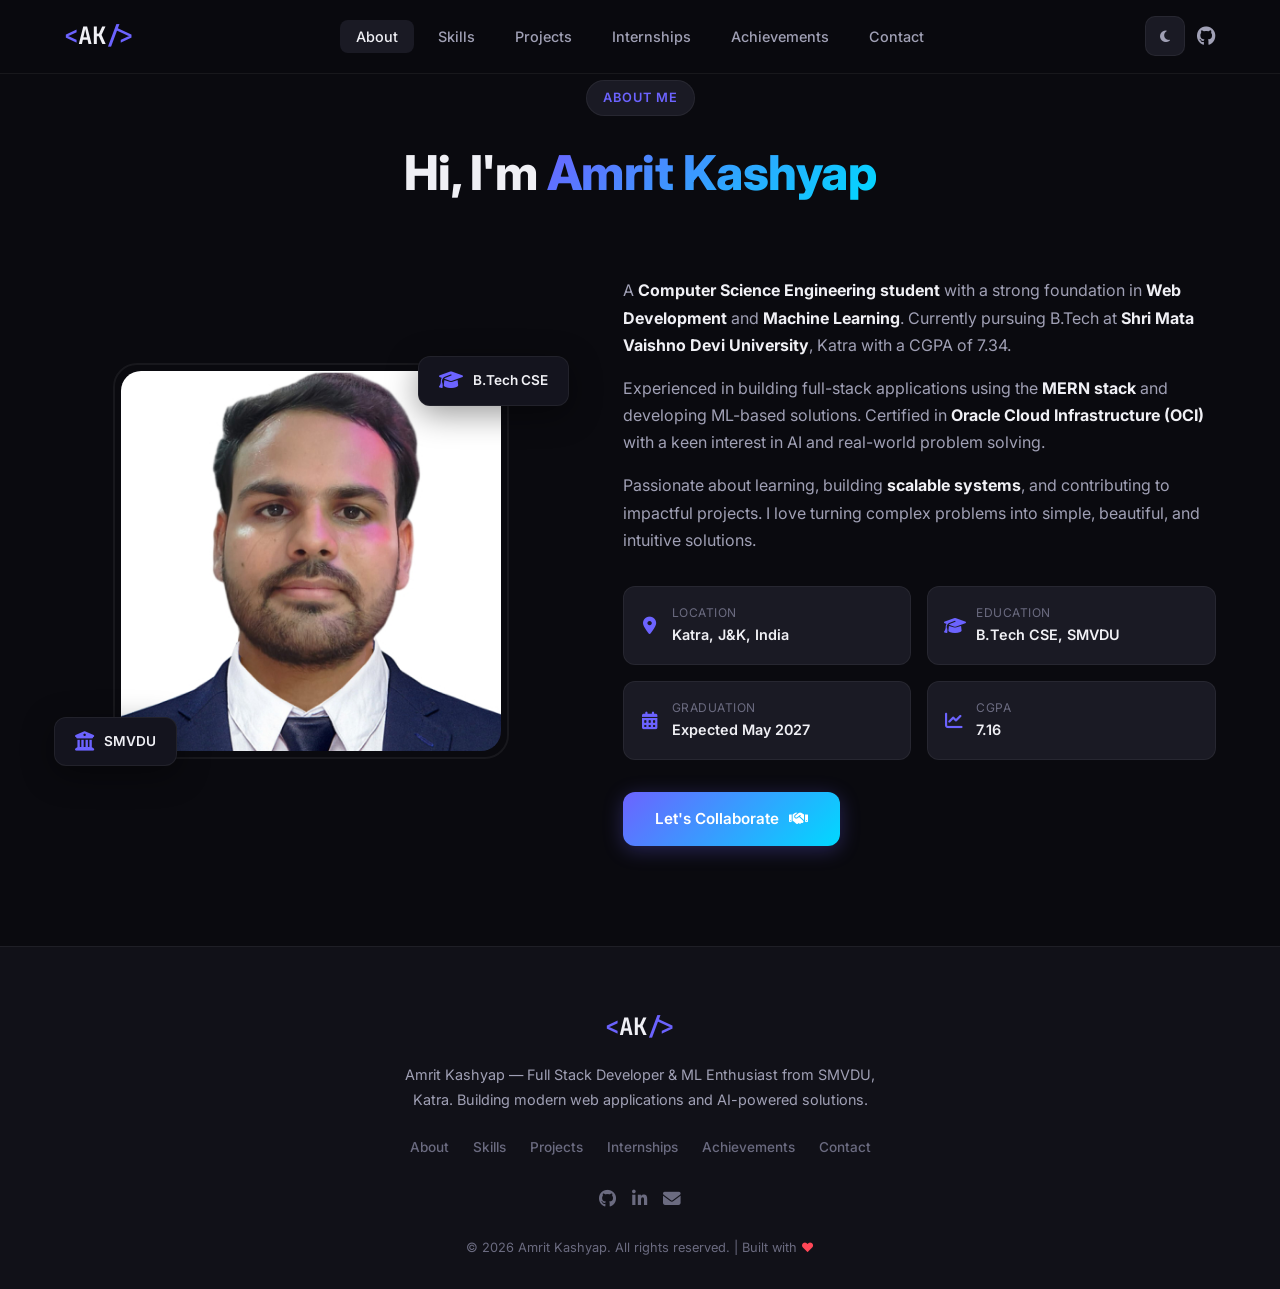
==== about.html @ 61254b86 "Multi-page portfolio" ====
<!DOCTYPE html>
<html lang="en" data-theme="dark">
<head>
    <meta charset="UTF-8">
    <meta name="viewport" content="width=device-width, initial-scale=1.0">
    <title>About — Amrit Kashyap | Full Stack Developer</title>
    <meta name="description" content="Learn about Amrit Kashyap — Computer Science student, Full Stack Developer, and ML enthusiast from SMVDU.">
    <link rel="preconnect" href="https://fonts.googleapis.com">
    <link rel="preconnect" href="https://fonts.gstatic.com" crossorigin>
    <link href="https://fonts.googleapis.com/css2?family=Inter:wght@300;400;500;600;700;800;900&family=JetBrains+Mono:wght@400;500;600&display=swap" rel="stylesheet">
    <link rel="stylesheet" href="https://cdnjs.cloudflare.com/ajax/libs/font-awesome/6.5.1/css/all.min.css">
    <link rel="stylesheet" href="style.css">
</head>
<body>
    <!-- Cursor Glow Effect -->
    <div class="cursor-glow" id="cursorGlow"></div>

    <!-- Navigation -->
    <nav class="navbar" id="navbar">
        <div class="nav-container">
            <a href="index.html" class="nav-logo">
                <span class="logo-bracket">&lt;</span>AK<span class="logo-bracket">/&gt;</span>
            </a>
            <ul class="nav-links" id="navLinks">
                <li><a href="about.html" class="nav-link" data-page="about">About</a></li>
                <li><a href="skills.html" class="nav-link" data-page="skills">Skills</a></li>
                <li><a href="projects.html" class="nav-link" data-page="projects">Projects</a></li>
                <li><a href="internships.html" class="nav-link" data-page="internships">Internships</a></li>
                <li><a href="achievements.html" class="nav-link" data-page="achievements">Achievements</a></li>
                <li><a href="contact.html" class="nav-link" data-page="contact">Contact</a></li>
            </ul>
            <div class="nav-actions">
                <button class="theme-toggle" id="themeToggle" aria-label="Toggle theme">
                    <i class="fas fa-moon"></i>
                    <i class="fas fa-sun"></i>
                </button>
                <a href="https://github.com/amritupadhyay45" target="_blank" rel="noopener noreferrer" class="nav-github">
                    <i class="fab fa-github"></i>
                </a>
                <button class="hamburger" id="hamburger" aria-label="Toggle menu">
                    <span></span>
                    <span></span>
                    <span></span>
                </button>
            </div>
        </div>
    </nav>

    <!-- About Section -->
    <section class="section page-content" id="about">
        <div class="container">
            <div class="section-header">
                <span class="section-tag">About Me</span>
                <h2 class="section-title">Hi, I'm <span class="gradient-text">Amrit Kashyap</span></h2>
            </div>
            <div class="about-grid">
                <div class="about-image reveal-left">
                    <div class="image-wrapper">
                        <img src="assets/passportimg.jpg" alt="Amrit Kashyap" class="about-photo">
                        <div class="image-border"></div>
                    </div>
                    <div class="about-floating-card card-1">
                        <i class="fas fa-graduation-cap"></i>
                        <span>B.Tech CSE</span>
                    </div>
                    <div class="about-floating-card card-2">
                        <i class="fas fa-university"></i>
                        <span>SMVDU</span>
                    </div>
                </div>
                <div class="about-content reveal-right">
                    <p>
                        A <strong>Computer Science Engineering student</strong> with a strong foundation in 
                        <strong>Web Development</strong> and <strong>Machine Learning</strong>. Currently pursuing 
                        B.Tech at <strong>Shri Mata Vaishno Devi University</strong>, Katra with a CGPA of 7.34.
                    </p>
                    <p>
                        Experienced in building full-stack applications using the <strong>MERN stack</strong> and 
                        developing ML-based solutions. Certified in <strong>Oracle Cloud Infrastructure (OCI)</strong> 
                        with a keen interest in AI and real-world problem solving.
                    </p>
                    <p>
                        Passionate about learning, building <strong>scalable systems</strong>, and contributing to 
                        impactful projects. I love turning complex problems into simple, beautiful, and intuitive solutions.
                    </p>
                    <div class="about-info-grid">
                        <div class="info-item">
                            <i class="fas fa-map-marker-alt"></i>
                            <div>
                                <span class="info-label">Location</span>
                                <span class="info-value">Katra, J&K, India</span>
                            </div>
                        </div>
                        <div class="info-item">
                            <i class="fas fa-graduation-cap"></i>
                            <div>
                                <span class="info-label">Education</span>
                                <span class="info-value">B.Tech CSE, SMVDU</span>
                            </div>
                        </div>
                        <div class="info-item">
                            <i class="fas fa-calendar-alt"></i>
                            <div>
                                <span class="info-label">Graduation</span>
                                <span class="info-value">Expected May 2027</span>
                            </div>
                        </div>
                        <div class="info-item">
                            <i class="fas fa-chart-line"></i>
                            <div>
                                <span class="info-label">CGPA</span>
                                <span class="info-value">7.16</span>
                            </div>
                        </div>
                    </div>
                    <a href="contact.html" class="btn btn-primary">
                        <span>Let's Collaborate</span>
                        <i class="fas fa-handshake"></i>
                    </a>
                </div>
            </div>
        </div>
    </section>

    <!-- Footer -->
    <footer class="footer">
        <div class="container">
            <div class="footer-content">
                <div class="footer-logo">
                    <span class="logo-bracket">&lt;</span>AK<span class="logo-bracket">/&gt;</span>
                </div>
                <p class="footer-text">
                    Amrit Kashyap — Full Stack Developer & ML Enthusiast from SMVDU, Katra. Building modern web applications and AI-powered solutions.
                </p>
                <div class="footer-links">
                    <a href="about.html">About</a>
                    <a href="skills.html">Skills</a>
                    <a href="projects.html">Projects</a>
                    <a href="internships.html">Internships</a>
                    <a href="achievements.html">Achievements</a>
                    <a href="contact.html">Contact</a>
                </div>
                <div class="footer-socials">
                    <a href="https://github.com/amritupadhyay45" target="_blank" rel="noopener noreferrer"><i class="fab fa-github"></i></a>
                    <a href="https://www.linkedin.com/in/amrit-kashyap-b36b1228a" target="_blank" rel="noopener noreferrer"><i class="fab fa-linkedin-in"></i></a>
                    <a href="mailto:amritkashyap3680@gmail.com"><i class="fas fa-envelope"></i></a>
                </div>
                <p class="footer-copyright">
                    &copy; 2026 Amrit Kashyap. All rights reserved. | Built with <span class="heart">&hearts;</span>
                </p>
            </div>
        </div>
    </footer>

    <!-- Certificate Modal -->
    <div class="cert-modal-overlay" id="certModal" onclick="closeCertModal(event)">
        <div class="cert-modal">
            <button class="cert-modal-close" onclick="closeCertModal(event)" aria-label="Close">&times;</button>
            <img id="certModalImg" src="" alt="Certificate">
        </div>
    </div>

    <!-- Back to Top -->
    <button class="back-to-top" id="backToTop" aria-label="Back to top">
        <i class="fas fa-arrow-up"></i>
    </button>

    <script src="script.js"></script>
</body>
</html>
---- style.css ----
/* ============================================
   AMRIT KASHYAP — PORTFOLIO STYLES
   Modern Dark/Light Theme with Animations
   ============================================ */

/* ---- CSS Variables ---- */
:root {
    --font-primary: 'Inter', -apple-system, BlinkMacSystemFont, sans-serif;
    --font-mono: 'JetBrains Mono', 'Fira Code', monospace;
}

[data-theme="dark"] {
    --bg-primary: #0a0a0f;
    --bg-secondary: #111118;
    --bg-tertiary: #1a1a24;
    --bg-card: #14141e;
    --bg-card-hover: #1c1c2a;
    --bg-nav: rgba(10, 10, 15, 0.85);
    --text-primary: #f0f0f5;
    --text-secondary: #a0a0b5;
    --text-muted: #6b6b80;
    --border-color: rgba(255, 255, 255, 0.06);
    --border-hover: rgba(255, 255, 255, 0.12);
    --accent-primary: #6c63ff;
    --accent-secondary: #00d9ff;
    --accent-gradient: linear-gradient(135deg, #6c63ff, #00d9ff);
    --accent-gradient-hover: linear-gradient(135deg, #7b73ff, #1ae3ff);
    --glow-color: rgba(108, 99, 255, 0.15);
    --shadow-sm: 0 2px 8px rgba(0, 0, 0, 0.3);
    --shadow-md: 0 8px 32px rgba(0, 0, 0, 0.4);
    --shadow-lg: 0 16px 64px rgba(0, 0, 0, 0.5);
    --shadow-glow: 0 0 40px rgba(108, 99, 255, 0.15);
    --skill-bar-bg: #1e1e2e;
}

[data-theme="light"] {
    --bg-primary: #fafafa;
    --bg-secondary: #ffffff;
    --bg-tertiary: #f0f0f5;
    --bg-card: #ffffff;
    --bg-card-hover: #f5f5ff;
    --bg-nav: rgba(250, 250, 250, 0.9);
    --text-primary: #1a1a2e;
    --text-secondary: #555570;
    --text-muted: #8888a0;
    --border-color: rgba(0, 0, 0, 0.08);
    --border-hover: rgba(0, 0, 0, 0.15);
    --accent-primary: #5b52e0;
    --accent-secondary: #00b8d4;
    --accent-gradient: linear-gradient(135deg, #5b52e0, #00b8d4);
    --accent-gradient-hover: linear-gradient(135deg, #6b62f0, #00c8e4);
    --glow-color: rgba(91, 82, 224, 0.1);
    --shadow-sm: 0 2px 8px rgba(0, 0, 0, 0.06);
    --shadow-md: 0 8px 32px rgba(0, 0, 0, 0.08);
    --shadow-lg: 0 16px 64px rgba(0, 0, 0, 0.1);
    --shadow-glow: 0 0 40px rgba(91, 82, 224, 0.1);
    --skill-bar-bg: #e8e8f0;
}

/* ---- Reset & Base ---- */
*, *::before, *::after {
    margin: 0;
    padding: 0;
    box-sizing: border-box;
}

html {
    /* Smooth scroll removed for multi-page navigation */
    scroll-padding-top: 0;
}

body {
    font-family: var(--font-primary);
    background: var(--bg-primary);
    color: var(--text-primary);
    line-height: 1.7;
    overflow-x: hidden;
    transition: background 0.4s ease, color 0.4s ease;
}

a {
    color: var(--accent-primary);
    text-decoration: none;
    transition: color 0.3s ease;
}

a:hover {
    color: var(--accent-secondary);
}

img {
    max-width: 100%;
    display: block;
}

/* ---- Utility ---- */
.container {
    max-width: 1200px;
    margin: 0 auto;
    padding: 0 24px;
}

.gradient-text {
    background: var(--accent-gradient);
    -webkit-background-clip: text;
    background-clip: text;
    -webkit-text-fill-color: transparent;
}

/* ---- Cursor Glow ---- */
.cursor-glow {
    position: fixed;
    width: 600px;
    height: 600px;
    border-radius: 50%;
    background: radial-gradient(circle, var(--glow-color), transparent 70%);
    pointer-events: none;
    z-index: 0;
    transform: translate(-50%, -50%);
    transition: opacity 0.3s ease;
    opacity: 0;
}

.cursor-glow.active {
    opacity: 1;
}

/* ---- Navigation ---- */
.navbar {
    position: fixed;
    top: 0;
    left: 0;
    right: 0;
    z-index: 1000;
    padding: 16px 0;
    background: var(--bg-nav);
    backdrop-filter: blur(20px);
    -webkit-backdrop-filter: blur(20px);
    border-bottom: 1px solid var(--border-color);
    transition: all 0.3s ease;
}

.navbar.scrolled {
    padding: 10px 0;
    box-shadow: var(--shadow-sm);
}

.nav-container {
    max-width: 1200px;
    margin: 0 auto;
    padding: 0 24px;
    display: flex;
    align-items: center;
    justify-content: space-between;
}

.nav-logo {
    font-family: var(--font-mono);
    font-size: 1.5rem;
    font-weight: 700;
    color: var(--text-primary);
    text-decoration: none;
}

.logo-bracket {
    color: var(--accent-primary);
}

.nav-links {
    display: flex;
    list-style: none;
    gap: 8px;
}

.nav-link {
    color: var(--text-secondary);
    padding: 8px 16px;
    border-radius: 8px;
    font-size: 0.9rem;
    font-weight: 500;
    transition: all 0.3s ease;
    text-decoration: none;
}

.nav-link:hover, .nav-link.active {
    color: var(--text-primary);
    background: var(--bg-tertiary);
}

.nav-actions {
    display: flex;
    align-items: center;
    gap: 12px;
}

.theme-toggle {
    background: var(--bg-tertiary);
    border: 1px solid var(--border-color);
    color: var(--text-secondary);
    width: 40px;
    height: 40px;
    border-radius: 10px;
    cursor: pointer;
    display: flex;
    align-items: center;
    justify-content: center;
    transition: all 0.3s ease;
    position: relative;
    overflow: hidden;
}

.theme-toggle:hover {
    border-color: var(--accent-primary);
    color: var(--accent-primary);
}

.theme-toggle .fa-sun {
    display: none;
}

[data-theme="light"] .theme-toggle .fa-moon {
    display: none;
}

[data-theme="light"] .theme-toggle .fa-sun {
    display: block;
}

.nav-github {
    color: var(--text-secondary);
    font-size: 1.2rem;
    transition: color 0.3s ease;
}

.nav-github:hover {
    color: var(--accent-primary);
}

/* Hamburger */
.hamburger {
    display: none;
    flex-direction: column;
    gap: 5px;
    background: none;
    border: none;
    cursor: pointer;
    padding: 5px;
}

.hamburger span {
    display: block;
    width: 24px;
    height: 2px;
    background: var(--text-primary);
    border-radius: 2px;
    transition: all 0.3s ease;
}

.hamburger.active span:nth-child(1) {
    transform: rotate(45deg) translate(5px, 5px);
}

.hamburger.active span:nth-child(2) {
    opacity: 0;
}

.hamburger.active span:nth-child(3) {
    transform: rotate(-45deg) translate(5px, -5px);
}

/* ---- Hero Section ---- */
.hero {
    min-height: 100vh;
    display: flex;
    align-items: center;
    justify-content: center;
    position: relative;
    padding: 120px 24px 80px;
    overflow: hidden;
}

.hero-bg-grid {
    position: absolute;
    inset: 0;
    background-image:
        linear-gradient(var(--border-color) 1px, transparent 1px),
        linear-gradient(90deg, var(--border-color) 1px, transparent 1px);
    background-size: 60px 60px;
    mask-image: radial-gradient(ellipse 60% 60% at 50% 50%, black 30%, transparent 70%);
    -webkit-mask-image: radial-gradient(ellipse 60% 60% at 50% 50%, black 30%, transparent 70%);
}

.hero-particles {
    position: absolute;
    inset: 0;
    overflow: hidden;
}

.hero-particle {
    position: absolute;
    width: 4px;
    height: 4px;
    background: var(--accent-primary);
    border-radius: 50%;
    opacity: 0.3;
    animation: float-particle 15s infinite ease-in-out;
}

@keyframes float-particle {
    0%, 100% { transform: translateY(0) translateX(0); opacity: 0; }
    10% { opacity: 0.4; }
    50% { transform: translateY(-200px) translateX(50px); opacity: 0.2; }
    90% { opacity: 0.4; }
}

.hero-content {
    text-align: center;
    position: relative;
    z-index: 2;
    max-width: 800px;
}

.hero-badge {
    display: inline-flex;
    align-items: center;
    gap: 8px;
    padding: 8px 20px;
    background: var(--bg-tertiary);
    border: 1px solid var(--border-color);
    border-radius: 50px;
    font-size: 0.75rem;
    font-weight: 600;
    letter-spacing: 2px;
    color: var(--text-muted);
    margin-bottom: 32px;
}

.badge-dot {
    width: 8px;
    height: 8px;
    background: #00e676;
    border-radius: 50%;
    animation: pulse-dot 2s infinite;
}

@keyframes pulse-dot {
    0%, 100% { box-shadow: 0 0 0 0 rgba(0, 230, 118, 0.4); }
    50% { box-shadow: 0 0 0 8px rgba(0, 230, 118, 0); }
}

.hero-title {
    font-size: clamp(2.5rem, 6vw, 4.5rem);
    font-weight: 800;
    line-height: 1.1;
    margin-bottom: 24px;
    letter-spacing: -1px;
}

.hero-subtitle {
    font-size: 1.15rem;
    line-height: 1.8;
    color: var(--text-secondary);
    max-width: 600px;
    margin: 0 auto 40px;
}

.hero-subtitle strong {
    color: var(--text-primary);
}

.hero-cta {
    display: flex;
    gap: 16px;
    justify-content: center;
    flex-wrap: wrap;
    margin-bottom: 60px;
}

/* Buttons */
.btn {
    display: inline-flex;
    align-items: center;
    gap: 10px;
    padding: 14px 32px;
    border-radius: 12px;
    font-size: 0.95rem;
    font-weight: 600;
    cursor: pointer;
    transition: all 0.3s ease;
    text-decoration: none;
    border: none;
    position: relative;
    overflow: hidden;
}

.btn-primary {
    background: var(--accent-gradient);
    color: #fff;
    box-shadow: 0 4px 20px rgba(108, 99, 255, 0.3);
}

.btn-primary:hover {
    background: var(--accent-gradient-hover);
    transform: translateY(-2px);
    box-shadow: 0 8px 30px rgba(108, 99, 255, 0.4);
    color: #fff;
}

.btn-outline {
    background: transparent;
    color: var(--text-primary);
    border: 2px solid var(--border-hover);
}

.btn-outline:hover {
    border-color: var(--accent-primary);
    color: var(--accent-primary);
    transform: translateY(-2px);
}

.btn-full {
    width: 100%;
    justify-content: center;
}

/* Hero Stats */
.hero-stats {
    display: flex;
    justify-content: center;
    gap: 48px;
    flex-wrap: wrap;
}

.stat-item {
    text-align: center;
    display: flex;
    flex-direction: column;
    align-items: center;
    gap: 4px;
}

.stat-icon {
    font-size: 1.2rem;
    color: var(--accent-primary);
    margin-bottom: 4px;
}

.stat-number {
    font-size: 2rem;
    font-weight: 800;
    background: var(--accent-gradient);
    -webkit-background-clip: text;
    background-clip: text;
    -webkit-text-fill-color: transparent;
}

.stat-label {
    font-size: 0.8rem;
    color: var(--text-muted);
    font-weight: 500;
}

/* Scroll Indicator */
.scroll-indicator {
    position: absolute;
    bottom: 40px;
    left: 50%;
    transform: translateX(-50%);
    animation: bounce 2s infinite;
    text-decoration: none;
}

.mouse {
    width: 26px;
    height: 42px;
    border: 2px solid var(--text-muted);
    border-radius: 13px;
    display: flex;
    justify-content: center;
    padding-top: 8px;
}

.wheel {
    width: 3px;
    height: 8px;
    background: var(--accent-primary);
    border-radius: 2px;
    animation: scroll-wheel 2s infinite;
}

@keyframes scroll-wheel {
    0% { opacity: 1; transform: translateY(0); }
    100% { opacity: 0; transform: translateY(12px); }
}

@keyframes bounce {
    0%, 20%, 50%, 80%, 100% { transform: translateX(-50%) translateY(0); }
    40% { transform: translateX(-50%) translateY(-10px); }
    60% { transform: translateX(-50%) translateY(-5px); }
}

/* ---- Sections ---- */
.section {
    padding: 100px 0;
    position: relative;
}

.section-alt {
    background: var(--bg-secondary);
}

.section-header {
    text-align: center;
    margin-bottom: 64px;
}

.section-tag {
    display: inline-block;
    padding: 6px 16px;
    background: var(--bg-tertiary);
    border: 1px solid var(--border-color);
    border-radius: 50px;
    font-size: 0.8rem;
    font-weight: 600;
    color: var(--accent-primary);
    letter-spacing: 1px;
    text-transform: uppercase;
    margin-bottom: 16px;
}

.section-title {
    font-size: clamp(2rem, 4vw, 3rem);
    font-weight: 800;
    letter-spacing: -0.5px;
    margin-bottom: 16px;
}

.section-subtitle {
    font-size: 1.05rem;
    color: var(--text-secondary);
    max-width: 600px;
    margin: 0 auto;
}

/* ---- About Section ---- */
.about-grid {
    display: grid;
    grid-template-columns: 1fr 1.2fr;
    gap: 64px;
    align-items: center;
}

.about-image {
    position: relative;
}

.image-wrapper {
    position: relative;
    width: 100%;
    max-width: 380px;
    aspect-ratio: 1;
    margin: 0 auto;
    
    
}

.image-placeholder {
    width: 100%;
    height: 100%;
    border-radius: 20px;
    background: var(--accent-gradient);
    display: flex;
    flex-direction: column;
    align-items: center;
    justify-content: center;
    gap: 12px;
    color: rgba(255, 255, 255, 0.7);
    font-size: 0.9rem;
    position: relative;
    z-index: 1;
}

.about-photo {
    width: 100%;
    height: 100%;
    object-fit: cover;
    object-position: 400% 30%;
    border-radius: 20px;
    position: relative;
    z-index: 1;
}

.image-placeholder i {
    font-size: 4rem;
    color: rgba(255, 255, 255, 0.5);
}

.image-border {
    position: absolute;
    inset: -8px;
    border-radius: 24px;
    border: 2px solid var(--border-color);
    z-index: 0;
}

.about-floating-card {
    position: absolute;
    display: flex;
    align-items: center;
    gap: 10px;
    padding: 12px 20px;
    background: var(--bg-card);
    border: 1px solid var(--border-color);
    border-radius: 12px;
    box-shadow: var(--shadow-md);
    font-size: 0.85rem;
    font-weight: 600;
    z-index: 2;
    animation: float 3s ease-in-out infinite;
}

.about-floating-card i {
    color: var(--accent-primary);
    font-size: 1.2rem;
}

.card-1 {
    top: -15px;
    right: -10px;
}

.card-2 {
    bottom: -15px;
    left: -10px;
    animation-delay: -1.5s;
}

@keyframes float {
    0%, 100% { transform: translateY(0); }
    50% { transform: translateY(-10px); }
}

.about-content p {
    color: var(--text-secondary);
    margin-bottom: 16px;
    font-size: 1rem;
}

.about-content p strong {
    color: var(--text-primary);
}

.about-info-grid {
    display: grid;
    grid-template-columns: 1fr 1fr;
    gap: 16px;
    margin: 32px 0;
}

.info-item {
    display: flex;
    align-items: center;
    gap: 12px;
    padding: 16px;
    background: var(--bg-tertiary);
    border: 1px solid var(--border-color);
    border-radius: 12px;
    transition: all 0.3s ease;
}

.info-item:hover {
    border-color: var(--accent-primary);
    transform: translateY(-2px);
}

.info-item i {
    color: var(--accent-primary);
    font-size: 1.1rem;
    width: 20px;
    text-align: center;
}

.info-label {
    display: block;
    font-size: 0.75rem;
    color: var(--text-muted);
    text-transform: uppercase;
    letter-spacing: 0.5px;
}

.info-value {
    display: block;
    font-weight: 600;
    font-size: 0.9rem;
}

/* ---- Skills Section ---- */
.skills-grid {
    display: grid;
    grid-template-columns: repeat(2, 1fr);
    gap: 24px;
    margin-bottom: 64px;
}

.skill-card {
    background: var(--bg-card);
    border: 1px solid var(--border-color);
    border-radius: 16px;
    padding: 32px;
    transition: all 0.3s ease;
}

.skill-card:hover {
    border-color: var(--border-hover);
    box-shadow: var(--shadow-glow);
    transform: translateY(-4px);
}

.skill-card-header {
    display: flex;
    align-items: center;
    gap: 16px;
    margin-bottom: 24px;
}

.skill-icon {
    width: 48px;
    height: 48px;
    border-radius: 12px;
    display: flex;
    align-items: center;
    justify-content: center;
    font-size: 1.2rem;
}

.frontend-icon { background: rgba(255, 107, 107, 0.15); color: #ff6b6b; }
.backend-icon { background: rgba(0, 217, 255, 0.15); color: #00d9ff; }
.ml-icon { background: rgba(108, 99, 255, 0.15); color: #6c63ff; }
.tools-icon { background: rgba(0, 230, 118, 0.15); color: #00e676; }

.skill-card-header h3 {
    font-size: 1.2rem;
    font-weight: 700;
}

.skill-bars {
    display: flex;
    flex-direction: column;
    gap: 16px;
}

.skill-bar-info {
    display: flex;
    justify-content: space-between;
    font-size: 0.85rem;
    margin-bottom: 6px;
    color: var(--text-secondary);
}

.skill-bar-info span:last-child {
    color: var(--accent-primary);
    font-weight: 600;
}

.skill-bar {
    height: 8px;
    background: var(--skill-bar-bg);
    border-radius: 4px;
    overflow: hidden;
}

.skill-bar-fill {
    height: 100%;
    background: var(--accent-gradient);
    border-radius: 4px;
    width: 0;
    transition: width 1.5s ease-out;
}

/* Tech Icons */
.tech-icons {
    text-align: center;
}

.tech-icons h3 {
    font-size: 1.3rem;
    margin-bottom: 32px;
    font-weight: 700;
}

.tech-icons-grid {
    display: flex;
    flex-wrap: wrap;
    justify-content: center;
    gap: 20px;
}

.tech-icon-item {
    display: flex;
    flex-direction: column;
    align-items: center;
    gap: 8px;
    width: 80px;
    padding: 16px 8px;
    border-radius: 12px;
    background: var(--bg-card);
    border: 1px solid var(--border-color);
    transition: all 0.3s ease;
    cursor: default;
}

.tech-icon-item:hover {
    transform: translateY(-4px);
    border-color: var(--accent-primary);
    box-shadow: var(--shadow-glow);
}

.tech-icon-item i {
    font-size: 1.8rem;
    color: var(--accent-primary);
}

.tech-icon-item span {
    font-size: 0.7rem;
    font-weight: 600;
    color: var(--text-muted);
}

/* ---- Projects Section ---- */
.project-filters {
    display: flex;
    justify-content: center;
    gap: 12px;
    margin-bottom: 48px;
    flex-wrap: wrap;
}

.filter-btn {
    padding: 8px 24px;
    border: 1px solid var(--border-color);
    background: var(--bg-card);
    color: var(--text-secondary);
    border-radius: 50px;
    font-size: 0.85rem;
    font-weight: 600;
    cursor: pointer;
    transition: all 0.3s ease;
}

.filter-btn:hover, .filter-btn.active {
    background: var(--accent-gradient);
    color: #fff;
    border-color: transparent;
}

.projects-grid {
    display: grid;
    grid-template-columns: repeat(3, 1fr);
    gap: 24px;
}

.project-card {
    background: var(--bg-card);
    border: 1px solid var(--border-color);
    border-radius: 16px;
    overflow: hidden;
    transition: all 0.4s ease;
}

.project-card:hover {
    transform: translateY(-8px);
    box-shadow: var(--shadow-lg);
    border-color: var(--border-hover);
}

.project-card.hidden {
    display: none;
}

.project-image {
    position: relative;
    height: 200px;
    overflow: hidden;
}

.project-image-placeholder {
    width: 100%;
    height: 100%;
    display: flex;
    align-items: center;
    justify-content: center;
    font-size: 3rem;
    color: rgba(255, 255, 255, 0.5);
}

.gradient-1 { background: linear-gradient(135deg, #667eea, #764ba2); }
.gradient-2 { background: linear-gradient(135deg, #f093fb, #f5576c); }
.gradient-3 { background: linear-gradient(135deg, #4facfe, #00f2fe); }
.gradient-4 { background: linear-gradient(135deg, #43e97b, #38f9d7); }
.gradient-5 { background: linear-gradient(135deg, #fa709a, #fee140); }
.gradient-6 { background: linear-gradient(135deg, #a18cd1, #fbc2eb); }

.project-overlay {
    position: absolute;
    inset: 0;
    background: rgba(0, 0, 0, 0.7);
    display: flex;
    align-items: center;
    justify-content: center;
    gap: 16px;
    opacity: 0;
    transition: opacity 0.3s ease;
}

.project-card:hover .project-overlay {
    opacity: 1;
}

.project-link {
    width: 48px;
    height: 48px;
    border-radius: 50%;
    background: rgba(255, 255, 255, 0.15);
    backdrop-filter: blur(10px);
    display: flex;
    align-items: center;
    justify-content: center;
    color: #fff;
    font-size: 1.1rem;
    transition: all 0.3s ease;
    text-decoration: none;
}

.project-link:hover {
    background: var(--accent-primary);
    transform: scale(1.1);
    color: #fff;
}

.project-content {
    padding: 24px;
}

.project-content h3 {
    font-size: 1.1rem;
    font-weight: 700;
    margin-bottom: 10px;
}

.project-content p {
    font-size: 0.85rem;
    color: var(--text-secondary);
    line-height: 1.6;
    margin-bottom: 16px;
}

.project-tags {
    display: flex;
    flex-wrap: wrap;
    gap: 8px;
}

.project-tags span {
    padding: 4px 12px;
    background: var(--bg-tertiary);
    border: 1px solid var(--border-color);
    border-radius: 50px;
    font-size: 0.72rem;
    font-weight: 600;
    color: var(--text-muted);
}

/* ---- Achievements Section ---- */
.achievements-grid {
    display: grid;
    grid-template-columns: repeat(3, 1fr);
    gap: 24px;
}

.achievement-card {
    background: var(--bg-card);
    border: 1px solid var(--border-color);
    border-radius: 16px;
    padding: 32px;
    transition: all 0.3s ease;
    position: relative;
    overflow: hidden;
}

.achievement-card::before {
    content: '';
    position: absolute;
    top: 0;
    left: 0;
    right: 0;
    height: 3px;
    background: var(--accent-gradient);
    opacity: 0;
    transition: opacity 0.3s ease;
}

.achievement-card:hover {
    transform: translateY(-4px);
    box-shadow: var(--shadow-glow);
    border-color: var(--border-hover);
}

.achievement-card:hover::before {
    opacity: 1;
}

.achievement-icon {
    width: 56px;
    height: 56px;
    border-radius: 14px;
    display: flex;
    align-items: center;
    justify-content: center;
    font-size: 1.4rem;
    margin-bottom: 20px;
}

.achievement-icon.gold { background: rgba(255, 193, 7, 0.15); color: #ffc107; }
.achievement-icon.blue { background: rgba(33, 150, 243, 0.15); color: #2196f3; }
.achievement-icon.purple { background: rgba(156, 39, 176, 0.15); color: #9c27b0; }
.achievement-icon.green { background: rgba(76, 175, 80, 0.15); color: #4caf50; }
.achievement-icon.orange { background: rgba(255, 152, 0, 0.15); color: #ff9800; }
.achievement-icon.cyan { background: rgba(0, 188, 212, 0.15); color: #00bcd4; }
.achievement-icon.red { background: rgba(244, 67, 54, 0.15); color: #f44336; }
.achievement-icon.teal { background: rgba(0, 150, 136, 0.15); color: #009688; }

.achievement-card h3 {
    font-size: 1.1rem;
    font-weight: 700;
    margin-bottom: 10px;
}

.achievement-card p {
    font-size: 0.9rem;
    color: var(--text-secondary);
    line-height: 1.6;
    margin-bottom: 16px;
}

.achievement-card.clickable {
    cursor: pointer;
}

.achievement-card.clickable:hover .achievement-view-cert {
    opacity: 1;
}

.achievement-view-cert {
    display: flex;
    align-items: center;
    gap: 6px;
    font-size: 0.8rem;
    font-weight: 600;
    color: var(--accent-primary);
    margin-top: 12px;
    opacity: 0.6;
    transition: opacity 0.3s ease;
}

.achievement-date {
    display: block;
    font-size: 0.75rem;
    color: var(--text-muted);
    margin-bottom: 8px;
}

.achievement-tag {
    display: inline-block;
    padding: 4px 12px;
    background: var(--bg-tertiary);
    border: 1px solid var(--border-color);
    border-radius: 50px;
    font-size: 0.72rem;
    font-weight: 600;
    color: var(--accent-primary);
}

/* ---- Internships Section ---- */
.internships-grid {
    display: grid;
    grid-template-columns: repeat(3, 1fr);
    gap: 24px;
}

.internship-card {
    background: var(--bg-card);
    border: 1px solid var(--border-color);
    border-radius: 16px;
    padding: 32px;
    transition: all 0.3s ease;
    position: relative;
    overflow: hidden;
    cursor: pointer;
}

.internship-card::before {
    content: '';
    position: absolute;
    top: 0;
    left: 0;
    right: 0;
    height: 3px;
    background: var(--accent-gradient);
    opacity: 0;
    transition: opacity 0.3s ease;
}

.internship-card:hover {
    transform: translateY(-4px);
    box-shadow: var(--shadow-glow);
    border-color: var(--border-hover);
}

.internship-card:hover::before {
    opacity: 1;
}

.internship-icon {
    width: 56px;
    height: 56px;
    border-radius: 14px;
    display: flex;
    align-items: center;
    justify-content: center;
    font-size: 1.4rem;
    margin-bottom: 20px;
}

.internship-icon.teal { background: rgba(0, 150, 136, 0.15); color: #009688; }
.internship-icon.purple { background: rgba(156, 39, 176, 0.15); color: #9c27b0; }
.internship-icon.red { background: rgba(244, 67, 54, 0.15); color: #f44336; }

.internship-content h3 {
    font-size: 1.1rem;
    font-weight: 700;
    margin-bottom: 4px;
}

.internship-company {
    display: inline-block;
    font-size: 0.85rem;
    font-weight: 600;
    color: var(--accent-primary);
    margin-bottom: 12px;
}

.internship-content p {
    font-size: 0.9rem;
    color: var(--text-secondary);
    line-height: 1.6;
    margin-bottom: 16px;
}

.internship-tags {
    display: flex;
    flex-wrap: wrap;
    gap: 8px;
    margin-bottom: 16px;
}

.internship-tags span {
    padding: 4px 12px;
    background: var(--bg-tertiary);
    border: 1px solid var(--border-color);
    border-radius: 50px;
    font-size: 0.72rem;
    font-weight: 600;
    color: var(--text-muted);
}

.internship-view-cert {
    display: flex;
    align-items: center;
    gap: 6px;
    font-size: 0.8rem;
    font-weight: 600;
    color: var(--accent-primary);
    opacity: 0.6;
    transition: opacity 0.3s ease;
}

.internship-card:hover .internship-view-cert {
    opacity: 1;
}

/* ---- Certificate Modal ---- */
.cert-modal-overlay {
    position: fixed;
    inset: 0;
    background: rgba(0, 0, 0, 0.85);
    z-index: 2000;
    display: flex;
    align-items: center;
    justify-content: center;
    opacity: 0;
    visibility: hidden;
    transition: all 0.3s ease;
    padding: 24px;
}

.cert-modal-overlay.active {
    opacity: 1;
    visibility: visible;
}

.cert-modal {
    position: relative;
    max-width: 900px;
    max-height: 90vh;
    width: 100%;
}

.cert-modal img {
    width: 100%;
    max-height: 85vh;
    object-fit: contain;
    border-radius: 12px;
    box-shadow: 0 16px 64px rgba(0, 0, 0, 0.5);
}

.cert-modal-close {
    position: absolute;
    top: -16px;
    right: -16px;
    width: 40px;
    height: 40px;
    border-radius: 50%;
    background: var(--accent-gradient);
    color: #fff;
    border: none;
    font-size: 1.4rem;
    cursor: pointer;
    display: flex;
    align-items: center;
    justify-content: center;
    transition: transform 0.3s ease;
    z-index: 2001;
    line-height: 1;
}

.cert-modal-close:hover {
    transform: scale(1.1);
}

/* ---- Contact Section ---- */
.contact-grid {
    display: grid;
    grid-template-columns: 1fr 1.2fr;
    gap: 48px;
    align-items: start;
}

.contact-card {
    display: flex;
    align-items: center;
    gap: 16px;
    padding: 20px;
    background: var(--bg-tertiary);
    border: 1px solid var(--border-color);
    border-radius: 12px;
    margin-bottom: 16px;
    transition: all 0.3s ease;
}

.contact-card:hover {
    border-color: var(--accent-primary);
    transform: translateX(4px);
}

.contact-icon {
    width: 48px;
    height: 48px;
    background: var(--accent-gradient);
    border-radius: 12px;
    display: flex;
    align-items: center;
    justify-content: center;
    color: #fff;
    font-size: 1.1rem;
    flex-shrink: 0;
}

.contact-card h4 {
    font-size: 0.85rem;
    font-weight: 600;
    margin-bottom: 2px;
}

.contact-card a, .contact-card p {
    font-size: 0.9rem;
    color: var(--text-secondary);
}

.contact-socials {
    display: flex;
    gap: 12px;
    margin-top: 24px;
}

.social-link {
    width: 48px;
    height: 48px;
    border-radius: 12px;
    background: var(--bg-tertiary);
    border: 1px solid var(--border-color);
    display: flex;
    align-items: center;
    justify-content: center;
    color: var(--text-secondary);
    font-size: 1.2rem;
    transition: all 0.3s ease;
    text-decoration: none;
}

.social-link:hover {
    background: var(--accent-gradient);
    border-color: transparent;
    color: #fff;
    transform: translateY(-4px);
}

/* Contact Form */
.contact-form {
    background: var(--bg-card);
    border: 1px solid var(--border-color);
    border-radius: 16px;
    padding: 32px;
}

.form-group {
    margin-bottom: 20px;
}

.form-group label {
    display: block;
    font-size: 0.85rem;
    font-weight: 600;
    margin-bottom: 8px;
    color: var(--text-secondary);
}

.form-group input,
.form-group textarea {
    width: 100%;
    padding: 14px 16px;
    background: var(--bg-tertiary);
    border: 1px solid var(--border-color);
    border-radius: 10px;
    color: var(--text-primary);
    font-size: 0.95rem;
    font-family: var(--font-primary);
    transition: all 0.3s ease;
    outline: none;
}

.form-group input:focus,
.form-group textarea:focus {
    border-color: var(--accent-primary);
    box-shadow: 0 0 0 3px var(--glow-color);
}

.form-group input::placeholder,
.form-group textarea::placeholder {
    color: var(--text-muted);
}

.form-group textarea {
    resize: vertical;
    min-height: 120px;
}

/* ---- Footer ---- */
.footer {
    background: var(--bg-secondary);
    border-top: 1px solid var(--border-color);
    padding: 60px 0 30px;
}

.footer-content {
    text-align: center;
}

.footer-logo {
    font-family: var(--font-mono);
    font-size: 1.5rem;
    font-weight: 700;
    color: var(--text-primary);
    margin-bottom: 16px;
}

.footer-text {
    color: var(--text-secondary);
    font-size: 0.9rem;
    max-width: 500px;
    margin: 0 auto 24px;
}

.footer-links {
    display: flex;
    justify-content: center;
    gap: 24px;
    margin-bottom: 24px;
    flex-wrap: wrap;
}

.footer-links a {
    color: var(--text-muted);
    font-size: 0.85rem;
    font-weight: 500;
    transition: color 0.3s ease;
    text-decoration: none;
}

.footer-links a:hover {
    color: var(--accent-primary);
}

.footer-socials {
    display: flex;
    justify-content: center;
    gap: 16px;
    margin-bottom: 24px;
}

.footer-socials a {
    color: var(--text-muted);
    font-size: 1.1rem;
    transition: all 0.3s ease;
}

.footer-socials a:hover {
    color: var(--accent-primary);
    transform: translateY(-2px);
}

.footer-copyright {
    color: var(--text-muted);
    font-size: 0.8rem;
}

.heart {
    color: #ff4757;
    animation: heartbeat 1.5s infinite;
}

@keyframes heartbeat {
    0%, 100% { transform: scale(1); }
    50% { transform: scale(1.1); }
}

/* ---- Back to Top ---- */
.back-to-top {
    position: fixed;
    bottom: 32px;
    right: 32px;
    width: 48px;
    height: 48px;
    border-radius: 12px;
    background: var(--accent-gradient);
    color: #fff;
    border: none;
    cursor: pointer;
    display: flex;
    align-items: center;
    justify-content: center;
    font-size: 1.1rem;
    opacity: 0;
    visibility: hidden;
    transform: translateY(20px);
    transition: all 0.3s ease;
    box-shadow: 0 4px 20px rgba(108, 99, 255, 0.3);
    z-index: 100;
}

.back-to-top.visible {
    opacity: 1;
    visibility: visible;
    transform: translateY(0);
}

.back-to-top:hover {
    transform: translateY(-4px);
    box-shadow: 0 8px 30px rgba(108, 99, 255, 0.4);
}

/* ---- Scroll Animations ---- */
.animate-fade-in {
    opacity: 0;
    animation: fadeIn 0.8s ease forwards;
}

.animate-fade-in-up {
    opacity: 0;
    transform: translateY(30px);
    animation: fadeInUp 0.8s ease forwards;
}

.delay-1 { animation-delay: 0.2s; }
.delay-2 { animation-delay: 0.4s; }
.delay-3 { animation-delay: 0.6s; }

@keyframes fadeIn {
    to { opacity: 1; }
}

@keyframes fadeInUp {
    to { opacity: 1; transform: translateY(0); }
}

/* Reveal animations */
.reveal-up, .reveal-left, .reveal-right {
    opacity: 1;
    transition: all 0.8s cubic-bezier(0.16, 1, 0.3, 1);
}

.reveal-up { transform: translateY(0); }
.reveal-left { transform: translateX(0); }
.reveal-right { transform: translateX(0); }

.reveal-up.revealed,
.reveal-left.revealed,
.reveal-right.revealed {
    opacity: 1;
    transform: translate(0);
}

/* ---- Responsive ---- */
@media (max-width: 1024px) {
    .projects-grid {
        grid-template-columns: repeat(2, 1fr);
    }

    .skills-grid {
        grid-template-columns: repeat(2, 1fr);
    }

    .internships-grid {
        grid-template-columns: repeat(2, 1fr);
    }
}

@media (max-width: 768px) {
    .nav-links {
        position: fixed;
        top: 0;
        right: -100%;
        width: 280px;
        height: 100vh;
        background: var(--bg-primary);
        flex-direction: column;
        padding: 100px 32px 32px;
        border-left: 1px solid var(--border-color);
        transition: right 0.3s ease;
        z-index: 999;
    }

    .nav-links.active {
        right: 0;
    }

    .hamburger {
        display: flex;
        z-index: 1001;
    }

    .about-grid {
        grid-template-columns: 1fr;
        gap: 48px;
    }

    .about-image {
        order: -1;
    }

    .image-wrapper {
        max-width: 280px;
    }

    .skills-grid {
        grid-template-columns: 1fr;
    }

    .projects-grid {
        grid-template-columns: 1fr;
    }

    .achievements-grid {
        grid-template-columns: 1fr;
    }

    .internships-grid {
        grid-template-columns: 1fr;
    }
}

@media (min-width: 769px) and (max-width: 1024px) {
    .achievements-grid {
        grid-template-columns: repeat(2, 1fr);
    }

    .contact-grid {
        grid-template-columns: 1fr;
    }

    .about-info-grid {
        grid-template-columns: 1fr;
    }

    .hero-stats {
        gap: 32px;
    }

    .hero-title {
        font-size: 2.2rem;
    }

    .hero-subtitle {
        font-size: 1rem;
    }
}

@media (max-width: 480px) {
    .hero-cta {
        flex-direction: column;
        align-items: center;
    }

    .btn {
        width: 100%;
        justify-content: center;
    }

    .hero-stats {
        gap: 24px;
    }

    .stat-number {
        font-size: 1.6rem;
    }

    .project-filters {
        gap: 8px;
    }

    .filter-btn {
        padding: 6px 16px;
        font-size: 0.8rem;
    }

    .tech-icons-grid {
        gap: 12px;
    }

    .tech-icon-item {
        width: 64px;
        padding: 12px 4px;
    }
}

/* ---- Highlights Section (Home Page) ---- */
.highlights-grid {
    display: grid;
    grid-template-columns: repeat(3, 1fr);
    gap: 24px;
}

.highlight-card {
    background: var(--bg-card);
    border: 1px solid var(--border-color);
    border-radius: 16px;
    padding: 32px;
    transition: all 0.3s ease;
    text-decoration: none;
    display: block;
    position: relative;
    overflow: hidden;
}

.highlight-card::before {
    content: '';
    position: absolute;
    top: 0;
    left: 0;
    right: 0;
    height: 3px;
    background: var(--accent-gradient);
    opacity: 0;
    transition: opacity 0.3s ease;
}

.highlight-card:hover {
    transform: translateY(-8px);
    box-shadow: var(--shadow-lg);
    border-color: var(--border-hover);
}

.highlight-card:hover::before {
    opacity: 1;
}

.highlight-icon {
    width: 56px;
    height: 56px;
    border-radius: 14px;
    display: flex;
    align-items: center;
    justify-content: center;
    font-size: 1.4rem;
    margin-bottom: 20px;
}

.highlight-card h3 {
    font-size: 1.2rem;
    font-weight: 700;
    margin-bottom: 12px;
    color: var(--text-primary);
}

.highlight-card p {
    font-size: 0.9rem;
    color: var(--text-secondary);
    line-height: 1.6;
    margin-bottom: 20px;
}

.highlight-cta {
    display: flex;
    align-items: center;
    gap: 8px;
    font-size: 0.9rem;
    font-weight: 600;
    color: var(--accent-primary);
    transition: gap 0.3s ease;
}

.highlight-card:hover .highlight-cta {
    gap: 12px;
}

.highlight-cta i {
    transition: transform 0.3s ease;
}

.highlight-card:hover .highlight-cta i {
    transform: translateX(4px);
}

/* Page-specific styling */
.page-content {
    min-height: 100vh;
    padding-top: 80px;
}

/* Responsive highlights */
@media (max-width: 1024px) {
    .highlights-grid {
        grid-template-columns: repeat(2, 1fr);
    }
}

@media (max-width: 768px) {
    .highlights-grid {
        grid-template-columns: 1fr;
    }
}
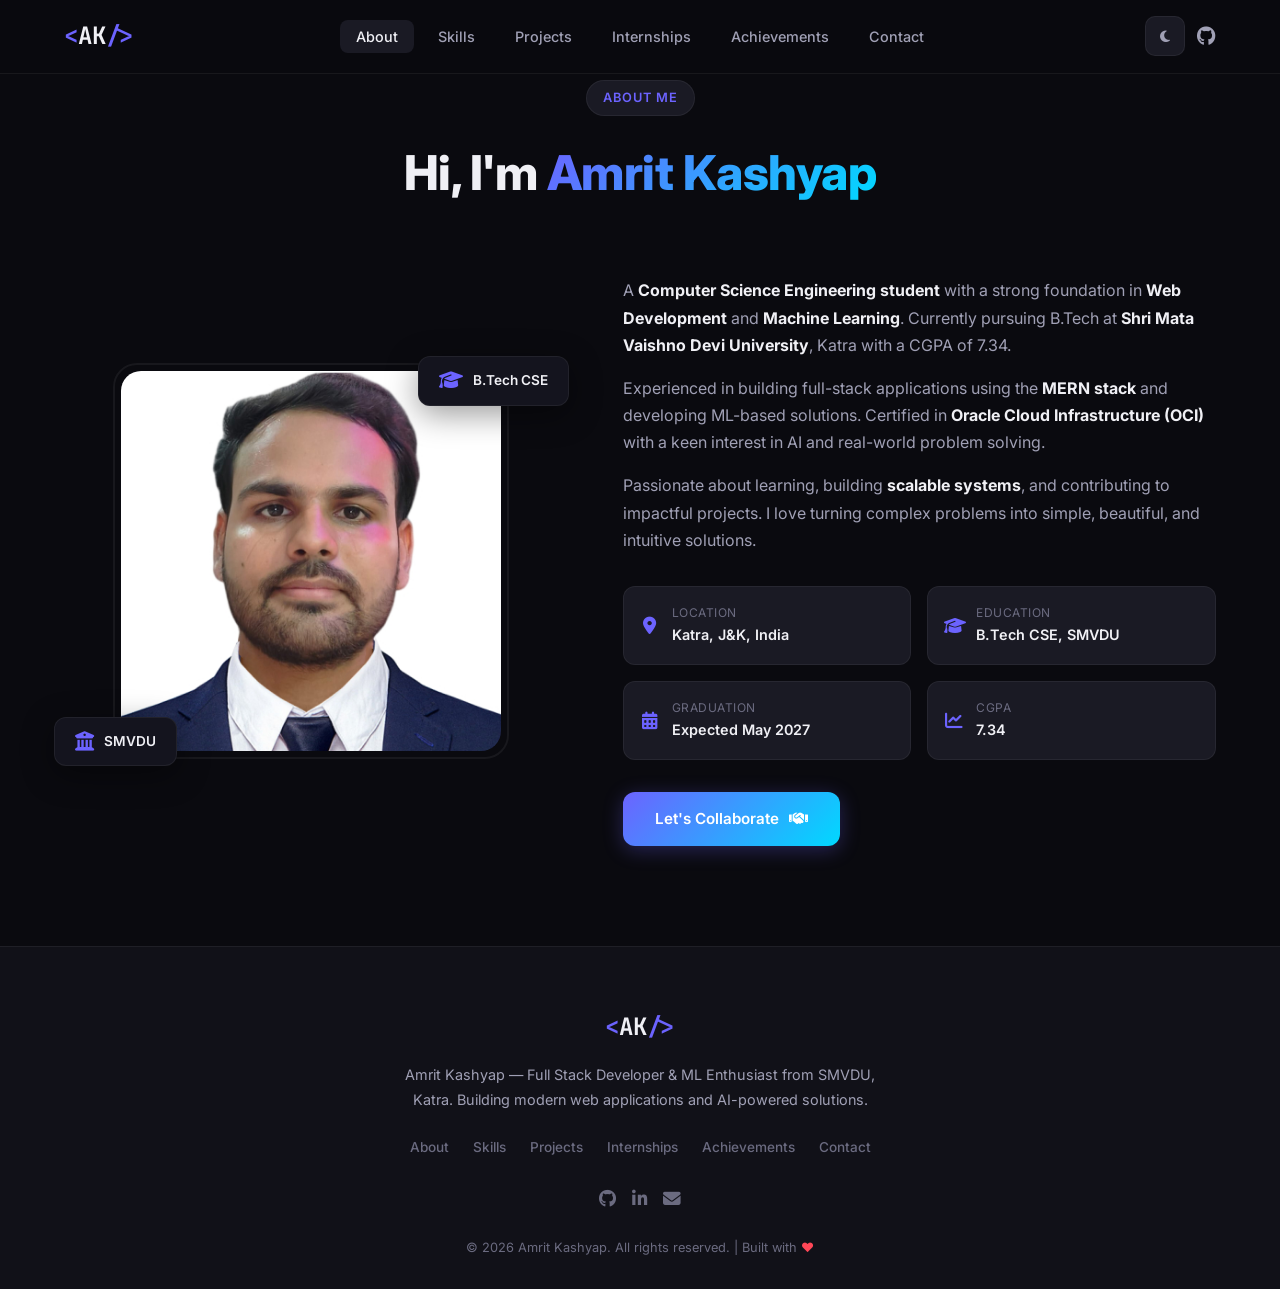
==== commit a6c1aae4: "Multi-page portfolio" ====
--- a/about.html
+++ b/about.html
@@ -109,7 +109,7 @@
                             <i class="fas fa-chart-line"></i>
                             <div>
                                 <span class="info-label">CGPA</span>
-                                <span class="info-value">7.16</span>
+                                <span class="info-value">7.34</span>
                             </div>
                         </div>
                     </div>
